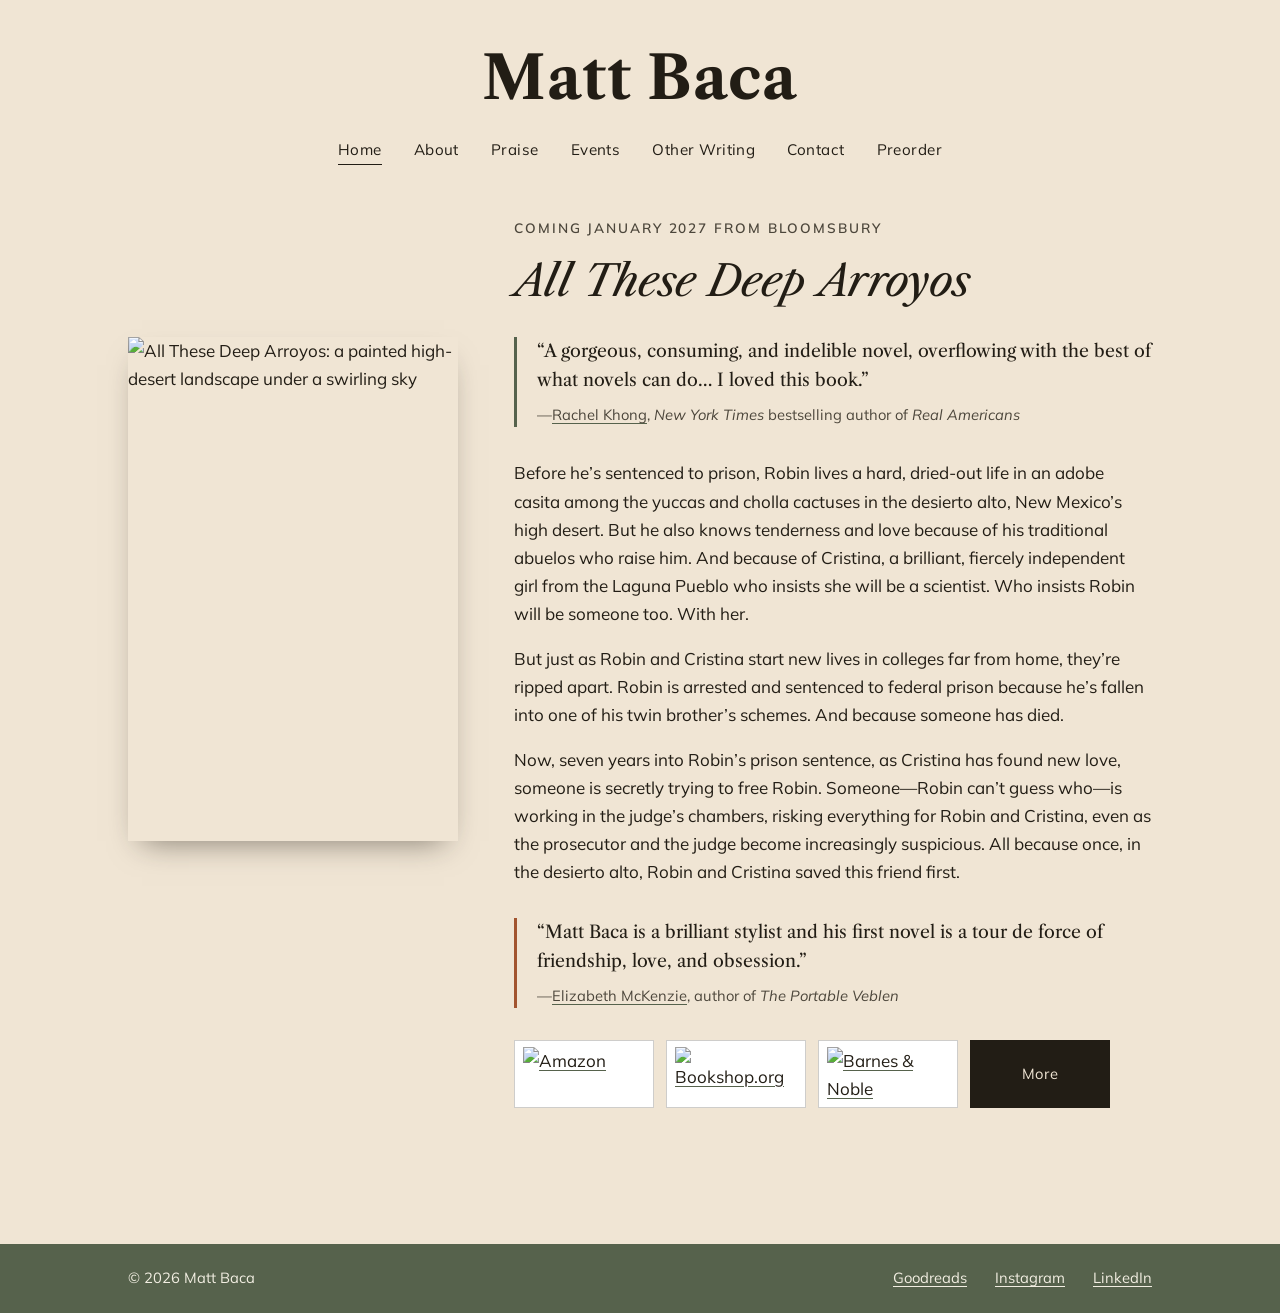
==== index.html @ 2cf7b5d7 "matthewr2131@gmail.com" ====
<!DOCTYPE html>
<html lang="en">
<head>
<meta charset="utf-8">
<meta name="viewport" content="width=device-width, initial-scale=1">
<title>Matt Baca | Author of All These Deep Arroyos</title>
<meta name="description" content="Matt Baca is the author of All These Deep Arroyos, a debut novel forthcoming from Bloomsbury in January 2027.">
<meta name="author" content="Matt Baca">
<meta name="theme-color" content="#f0e5d4">
<meta property="og:title" content="Matt Baca | Author of All These Deep Arroyos">
<meta property="og:description" content="A debut novel forthcoming from Bloomsbury in January 2027.">
<meta property="og:image" content="https://www.mattbaca.org/images/cover-promo.jpg">
<meta property="og:type" content="website">
<meta name="twitter:card" content="summary_large_image">
<link rel="icon" href="favicon.svg" type="image/svg+xml">
<link rel="preconnect" href="https://fonts.googleapis.com">
<link rel="preconnect" href="https://fonts.gstatic.com" crossorigin>
<link rel="stylesheet" href="https://fonts.googleapis.com/css2?family=Libre+Caslon+Text:ital,wght@0,400;0,700;1,400&family=Mulish:ital,wght@0,400;0,600;1,400&display=swap">
<link rel="stylesheet" href="styles.css">
</head>
<body>

<header class="site-header">
  <h1 class="masthead"><a href="index.html">Matt Baca</a></h1>
  <nav>
    <a href="index.html" aria-current="page">Home</a>
    <a href="about.html">About</a>
    <a href="praise.html">Praise</a>
    <a href="events.html">Events</a>
    <a href="writing.html">Other Writing</a>
    <a href="contact.html">Contact</a>
    <a href="preorder.html">Preorder</a>
  </nav>
</header>

<main>
  <section class="hero wrap">
    <div class="hero-head">
      <p class="eyebrow">Coming January 2027 from Bloomsbury</p>
      <h2 class="book-title">All These Deep Arroyos</h2>
    </div>
    <div class="hero-cover">
      <img src="images/cover.jpg" alt="All These Deep Arroyos: a painted high-desert landscape under a swirling sky" width="720" height="1100">
    </div>
    <div class="hero-text">
      <blockquote class="pull">
        <p>&ldquo;A gorgeous, consuming, and indelible novel, overflowing with the best of what novels can do&hellip; I loved this book.&rdquo;</p>
        <cite>&mdash;<a href="https://www.rachelkhong.com/" target="_blank" rel="noopener">Rachel Khong</a>, <i>New York Times</i> bestselling author of <i>Real Americans</i></cite>
      </blockquote>

      <p>Before he&rsquo;s sentenced to prison, Robin lives a hard, dried-out life in an adobe casita among the yuccas and cholla cactuses in the desierto alto, New Mexico&rsquo;s high desert. But he also knows tenderness and love because of his traditional abuelos who raise him. And because of Cristina, a brilliant, fiercely independent girl from the Laguna Pueblo who insists she will be a scientist. Who insists Robin will be someone too. With her.</p>

      <p>But just as Robin and Cristina start new lives in colleges far from home, they&rsquo;re ripped apart. Robin is arrested and sentenced to federal prison because he&rsquo;s fallen into one of his twin brother&rsquo;s schemes. And because someone has died.</p>

      <p>Now, seven years into Robin&rsquo;s prison sentence, as Cristina has found new love, someone is secretly trying to free Robin. Someone&mdash;Robin can&rsquo;t guess who&mdash;is working in the judge&rsquo;s chambers, risking everything for Robin and Cristina, even as the prosecutor and the judge become increasingly suspicious. All because once, in the desierto alto, Robin and Cristina saved this friend first.</p>

      <blockquote class="pull pull-clay">
        <p>&ldquo;Matt Baca is a brilliant stylist and his first novel is a tour de force of friendship, love, and obsession.&rdquo;</p>
        <cite>&mdash;<a href="https://www.penguinrandomhouse.com/authors/58162/elizabeth-mckenzie/" target="_blank" rel="noopener">Elizabeth McKenzie</a>, author of <i>The Portable Veblen</i></cite>
      </blockquote>

      <div class="buy-row">
        <a class="shop-card" href="https://www.amazon.com/All-These-Deep-Arroyos-Novel/dp/1639737758" target="_blank" rel="noopener"><img src="images/retailers/amazon.png" alt="Amazon" width="360" height="160"></a>
        <a class="shop-card" href="https://bookshop.org/a/89991/9781639737758" target="_blank" rel="noopener"><img src="images/retailers/bookshop.png" alt="Bookshop.org" width="360" height="160"></a>
        <a class="shop-card" href="https://www.barnesandnoble.com/w/all-these-deep-arroyos-matt-baca/1149898755?ean=9781639737758" target="_blank" rel="noopener"><img src="images/retailers/barnes-noble.png" alt="Barnes &amp; Noble" width="360" height="160"></a>
        <a class="btn" href="preorder.html">More</a>
      </div>
    </div>
  </section>
</main>

<footer class="site-footer">
  <div class="wrap footer-inner">
    <p>&copy; 2026 Matt Baca</p>
    <p class="footer-links">
      <a href="https://www.goodreads.com/book/show/251016384-all-these-deep-arroyos" target="_blank" rel="noopener">Goodreads</a>
      <a href="https://www.instagram.com/bacamat/" target="_blank" rel="noopener">Instagram</a>
      <a href="https://www.linkedin.com/in/matt-baca-10612925/" target="_blank" rel="noopener">LinkedIn</a>
    </p>
  </div>
</footer>

</body>
</html>
---- styles.css ----
/* mattbaca.org */

:root {
  --cream: #f0e5d4;
  --cream-soft: #f7efe1;
  --ink: #221d15;
  --ink-soft: #4c463b;
  --olive: #56624c;
  --olive-deep: #47523e;
  --clay: #a2542f;
  --plum: #84789c;
  --parchment: #f2eee2;
  --line: rgba(34, 29, 21, 0.22);
}

* {
  box-sizing: border-box;
}

html {
  -webkit-text-size-adjust: 100%;
}

body {
  margin: 0;
  min-height: 100vh;
  display: flex;
  flex-direction: column;
  background: var(--cream);
  color: var(--ink);
  font-family: "Mulish", "Avenir Next", Avenir, "Helvetica Neue", sans-serif;
  font-size: 1.0625rem;
  line-height: 1.65;
}

h1, h2, h3, .masthead {
  font-family: "Libre Caslon Text", Georgia, serif;
  font-weight: 700;
  line-height: 1.15;
  margin: 0 0 0.75em;
}

img {
  max-width: 100%;
  height: auto;
}

a {
  color: inherit;
  text-decoration-color: var(--olive);
  text-underline-offset: 3px;
}

a:hover {
  color: var(--olive-deep);
}

::selection {
  background: var(--olive);
  color: var(--cream);
}

.wrap {
  width: min(64rem, 100% - 3rem);
  margin-inline: auto;
}

main {
  flex: 1;
}

/* header */

.site-header {
  text-align: center;
  padding: 2.75rem 1.5rem 0;
}

.masthead {
  font-size: clamp(2.5rem, 6.5vw, 3.75rem);
  letter-spacing: 0.01em;
  margin: 0;
}

.masthead a {
  text-decoration: none;
}

.site-header nav {
  display: flex;
  flex-wrap: wrap;
  justify-content: center;
  column-gap: 2rem;
  row-gap: 0.35rem;
  margin: 1.5rem 0 0;
  font-size: 0.95rem;
  letter-spacing: 0.03em;
}

.site-header nav a {
  text-decoration: none;
  padding-bottom: 2px;
}

.site-header nav a:hover,
.site-header nav a[aria-current="page"] {
  border-bottom: 1px solid var(--ink);
}

/* page basics */

.page {
  padding: 3.25rem 0 4rem;
}

.page-title {
  font-size: clamp(1.9rem, 4.5vw, 2.6rem);
  font-weight: 400;
}

.measure {
  max-width: 44rem;
}

/* home */

.hero {
  display: grid;
  grid-template-columns: minmax(230px, 330px) 1fr;
  grid-template-areas:
    ".     head"
    "cover text";
  column-gap: 3.5rem;
  align-items: start;
  padding: 3.25rem 0 4rem;
}

.hero-head {
  grid-area: head;
  margin-bottom: 2rem;
}

.hero-cover {
  grid-area: cover;
}

.hero-text {
  grid-area: text;
}

.hero-text .pull:first-child {
  margin-top: 0;
}

.hero-cover img {
  display: block;
  box-shadow: 0 14px 30px -14px rgba(34, 29, 21, 0.55);
}

.eyebrow {
  font-size: 0.85rem;
  font-weight: 600;
  letter-spacing: 0.14em;
  text-transform: uppercase;
  color: var(--ink-soft);
  margin: 0 0 1rem;
}

.book-title {
  font-size: clamp(1.9rem, 4.5vw, 2.7rem);
  font-style: italic;
  font-weight: 400;
  margin-bottom: 0;
}

.pull {
  margin: 2rem 0;
  padding-left: 1.25rem;
  border-left: 3px solid var(--olive);
  font-family: "Libre Caslon Text", Georgia, serif;
  font-size: 1.1rem;
}

.pull-clay {
  border-left-color: var(--clay);
}

.pull p {
  margin: 0 0 0.5rem;
}

.pull cite,
.blurb cite {
  display: block;
  font-family: "Mulish", "Avenir Next", Avenir, "Helvetica Neue", sans-serif;
  font-style: normal;
  font-size: 0.92rem;
  color: var(--ink-soft);
}

.buy-row {
  display: flex;
  flex-wrap: wrap;
  align-items: stretch;
  gap: 0.75rem;
  margin: 2rem 0 0.5rem;
}

.shop-card {
  display: block;
  width: 8.75rem;
  background: #fff;
  border: 1px solid var(--line);
  padding: 0.35rem 0.5rem;
}

.shop-card img {
  display: block;
  width: 100%;
  height: 100%;
  object-fit: contain;
}

.shop-card:hover {
  border-color: var(--ink);
}

.buy-row .btn {
  display: flex;
  align-items: center;
  justify-content: center;
  width: 8.75rem;
}

.btn {
  display: inline-block;
  background: var(--ink);
  color: var(--cream);
  padding: 0.6rem 1.3rem;
  font-size: 0.92rem;
  letter-spacing: 0.04em;
  text-decoration: none;
}

.btn:hover {
  background: var(--olive-deep);
  color: var(--cream);
}


/* about */

.about-band {
  background: var(--olive);
  color: var(--parchment);
  padding: 3.75rem 0 4.25rem;
  margin-top: 3.25rem;
}

.about-grid {
  display: grid;
  grid-template-columns: 1.1fr 0.9fr;
  gap: 3.5rem;
  align-items: start;
}

.about-band h1 {
  color: var(--cream);
  font-weight: 400;
  font-size: clamp(2.3rem, 5vw, 3.3rem);
}

.about-band a {
  text-decoration-color: var(--parchment);
}

.about-band a:hover {
  color: var(--cream);
}

.about-photo {
  display: block;
  width: 100%;
}

/* praise */

.blurb {
  margin: 0 auto 3rem;
  max-width: 46rem;
  padding-left: 1.4rem;
  border-left: 3px solid var(--olive);
  font-family: "Libre Caslon Text", Georgia, serif;
  font-size: 1.1rem;
}

.blurb:nth-of-type(3n+2) {
  border-left-color: var(--clay);
}

.blurb:nth-of-type(3n) {
  border-left-color: var(--plum);
}

.blurb p {
  margin: 0 0 0.6rem;
}

/* events */

.event {
  display: grid;
  grid-template-columns: 15rem 1fr;
  gap: 2.5rem;
  margin: 2.5rem 0;
  padding: 0.5rem 0 0.5rem 1.4rem;
  border-left: 3px solid var(--olive);
}

.event:nth-of-type(3n+2) {
  border-left-color: var(--clay);
}

.event:nth-of-type(3n) {
  border-left-color: var(--plum);
}

.event-date {
  font-family: "Libre Caslon Text", Georgia, serif;
  font-size: 1.05rem;
  margin: 0 0 0.3rem;
}

.event-place {
  font-size: 0.95rem;
  color: var(--ink-soft);
  margin: 0;
}

.event-info h2 {
  font-family: "Mulish", "Avenir Next", Avenir, "Helvetica Neue", sans-serif;
  font-size: 1.1rem;
  font-weight: 600;
  margin: 0 0 0.3rem;
}

.event-info p {
  margin: 0;
  font-size: 0.95rem;
  color: var(--ink-soft);
}

/* other writing */

.writing-section {
  margin-top: 2.75rem;
}

.writing-section h2 {
  font-size: 1.35rem;
  font-weight: 400;
  border-bottom: 1px solid var(--line);
  padding-bottom: 0.4rem;
}

.pieces {
  list-style: none;
  margin: 0;
  padding: 0;
}

.pieces li {
  margin: 1.1rem 0;
}

.pieces .where {
  display: block;
  font-size: 0.9rem;
  color: var(--ink-soft);
}

/* preorder */

.retailers {
  list-style: none;
  margin: 2.25rem 0;
  padding: 0;
  display: grid;
  grid-template-columns: repeat(auto-fill, minmax(11rem, 1fr));
  gap: 0.9rem;
}

.retailers a {
  display: block;
  background: #fff;
  border: 1px solid var(--line);
  padding: 0.6rem 0.75rem 0.55rem;
  text-align: center;
  text-decoration: none;
}

.retailers img {
  display: block;
  width: 100%;
  height: auto;
}

.retailers span {
  display: block;
  margin-top: 0.4rem;
  font-size: 0.85rem;
  letter-spacing: 0.04em;
  color: var(--ink-soft);
}

.retailers a:hover {
  border-color: var(--ink);
}

.retailers a:hover span {
  color: var(--ink);
}

.preorder-grid {
  display: grid;
  grid-template-columns: minmax(180px, 240px) 1fr;
  gap: 3rem;
  align-items: start;
}

.preorder-grid img {
  display: block;
  box-shadow: 0 14px 30px -14px rgba(34, 29, 21, 0.55);
}

.isbn {
  font-size: 0.95rem;
  color: var(--ink-soft);
}

/* contact */

.form-frame {
  background: var(--cream-soft);
  border: 1px solid var(--line);
  padding: 0.75rem;
  margin: 2rem 0 1rem;
}

.form-frame iframe {
  display: block;
  width: 100%;
  height: 860px;
  border: 0;
}

.form-fallback {
  font-size: 0.92rem;
  color: var(--ink-soft);
}

.agents {
  margin-top: 2.75rem;
  border-top: 1px solid var(--line);
  padding-top: 1.75rem;
}

.agents p {
  margin: 0.35rem 0;
}

/* footer */

.site-footer {
  background: var(--olive);
  color: var(--parchment);
  margin-top: 4rem;
  font-size: 0.92rem;
}

.footer-inner {
  display: flex;
  flex-wrap: wrap;
  justify-content: space-between;
  gap: 0.5rem 2rem;
  padding: 1.4rem 0;
}

.footer-inner p {
  margin: 0;
}

.footer-links a {
  margin-left: 1.5rem;
  text-decoration-color: var(--parchment);
}

.footer-links a:first-child {
  margin-left: 0;
}

.footer-links a:hover {
  color: var(--cream);
}

/* smaller screens */

@media (max-width: 860px) {
  .hero,
  .about-grid,
  .preorder-grid {
    grid-template-columns: 1fr;
    gap: 2.25rem;
  }

  .hero {
    grid-template-areas:
      "head"
      "cover"
      "text";
  }

  .hero-head {
    margin-bottom: 0;
  }

  .hero-cover img,
  .preorder-grid img {
    max-width: 250px;
    margin-inline: auto;
  }

  .about-photo {
    max-width: 26rem;
  }

  .event {
    grid-template-columns: 1fr;
    gap: 0.6rem;
    padding: 1.5rem 0;
  }
}

@media (max-width: 560px) {
  body {
    font-size: 1rem;
  }

  .site-header {
    padding-top: 2rem;
  }

  .site-header nav {
    column-gap: 1.1rem;
    font-size: 0.9rem;
  }

  .wrap {
    width: calc(100% - 2.5rem);
  }

  .shop-card {
    flex: 1 1 40%;
    width: auto;
  }

  .buy-row .btn {
    flex: 1 1 40%;
    width: auto;
    text-align: center;
  }
}
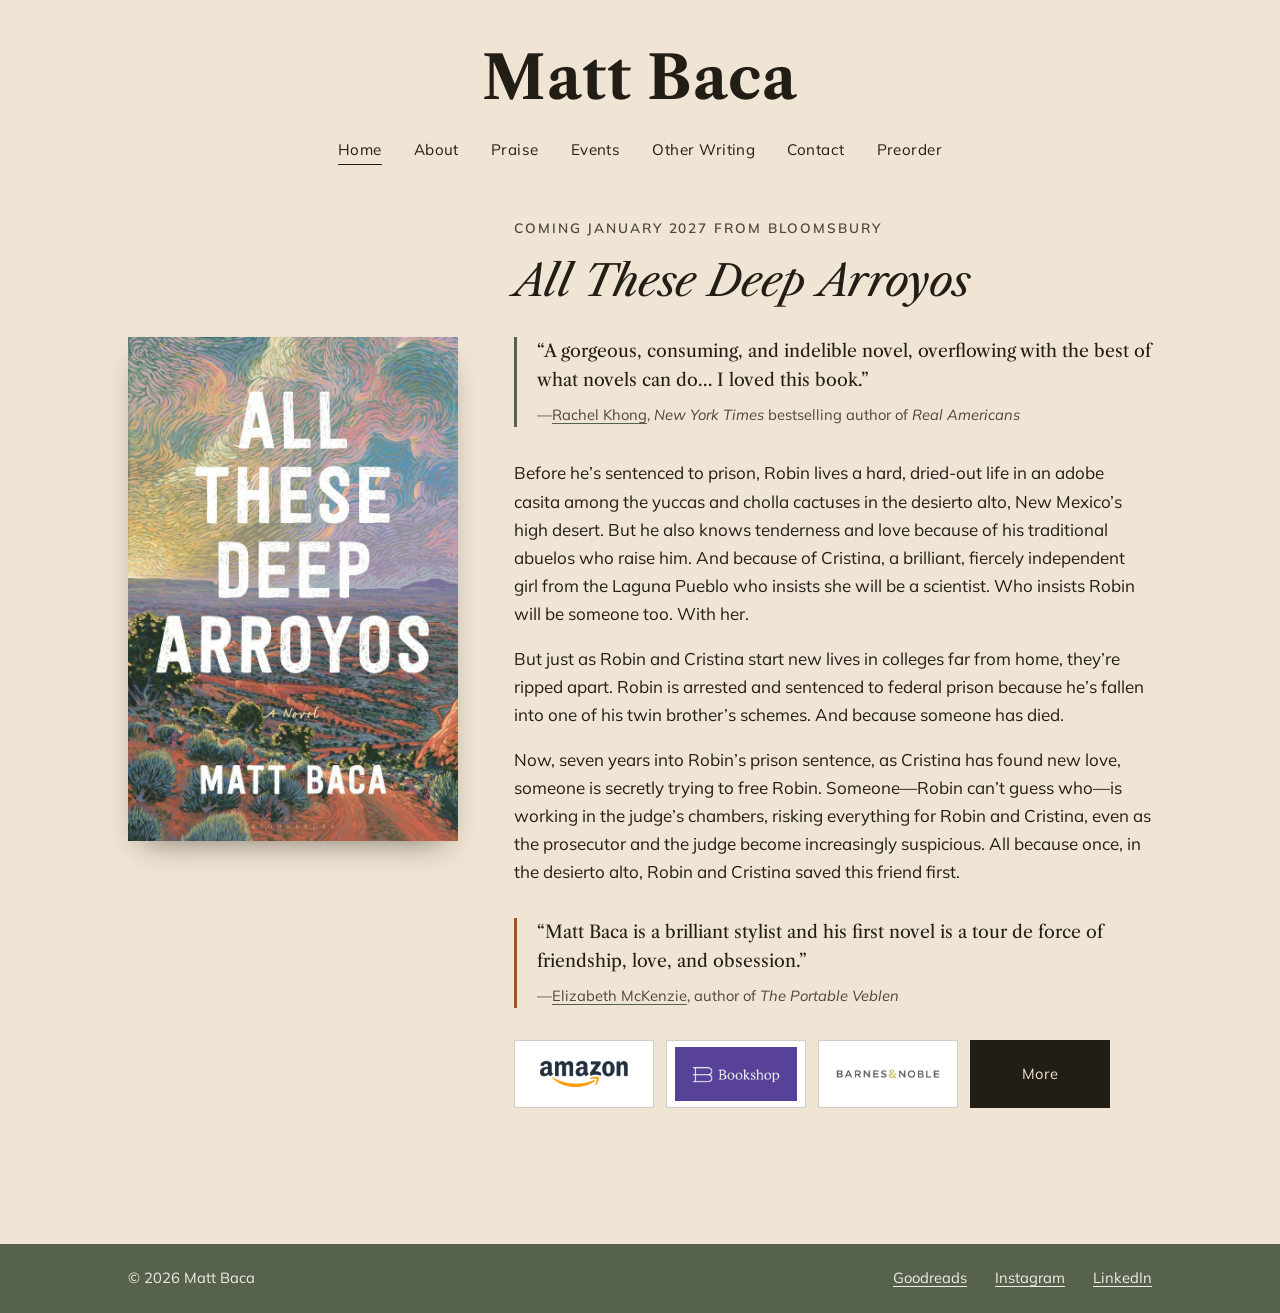
==== commit 8f8dec38: "Update index.html Added Google Analytics." ====
--- a/index.html
+++ b/index.html
@@ -18,6 +18,15 @@
 <link rel="stylesheet" href="https://fonts.googleapis.com/css2?family=Libre+Caslon+Text:ital,wght@0,400;0,700;1,400&family=Mulish:ital,wght@0,400;0,600;1,400&display=swap">
 <link rel="stylesheet" href="styles.css">
 </head>
+  <!-- Google tag (gtag.js) -->
+<script async src="https://www.googletagmanager.com/gtag/js?id=G-GTLR5JDKD1"></script>
+<script>
+  window.dataLayer = window.dataLayer || [];
+  function gtag(){dataLayer.push(arguments);}
+  gtag('js', new Date());
+
+  gtag('config', 'G-GTLR5JDKD1');
+</script>
 <body>
 
 <header class="site-header">
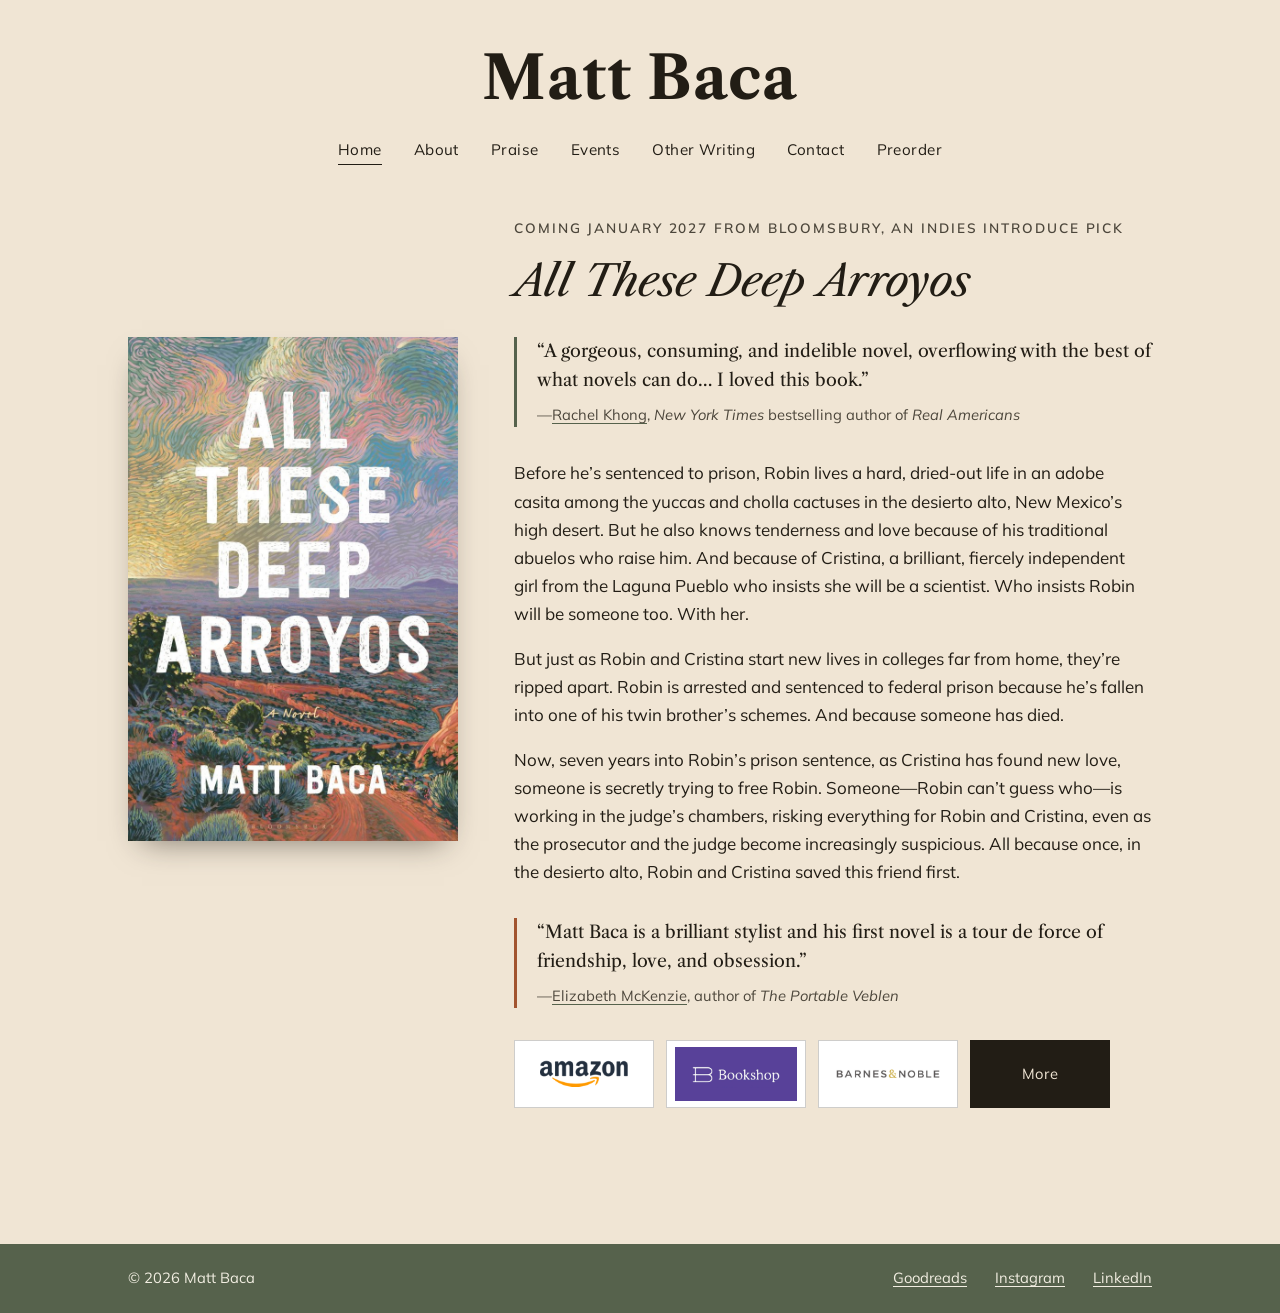
==== commit bcb13a83: "Update index.html Added Indies Introduce to home page" ====
--- a/index.html
+++ b/index.html
@@ -4,7 +4,7 @@
 <meta charset="utf-8">
 <meta name="viewport" content="width=device-width, initial-scale=1">
 <title>Matt Baca | Author of All These Deep Arroyos</title>
-<meta name="description" content="Matt Baca is the author of All These Deep Arroyos, a debut novel forthcoming from Bloomsbury in January 2027.">
+<meta name="description" content="Matt Baca is the author of All These Deep Arroyos, his debut novel forthcoming from Bloomsbury in January 2027.">
 <meta name="author" content="Matt Baca">
 <meta name="theme-color" content="#f0e5d4">
 <meta property="og:title" content="Matt Baca | Author of All These Deep Arroyos">
@@ -45,7 +45,7 @@
 <main>
   <section class="hero wrap">
     <div class="hero-head">
-      <p class="eyebrow">Coming January 2027 from Bloomsbury</p>
+      <p class="eyebrow">Coming January 2027 from Bloomsbury, an Indies Introduce pick</p>
       <h2 class="book-title">All These Deep Arroyos</h2>
     </div>
     <div class="hero-cover">
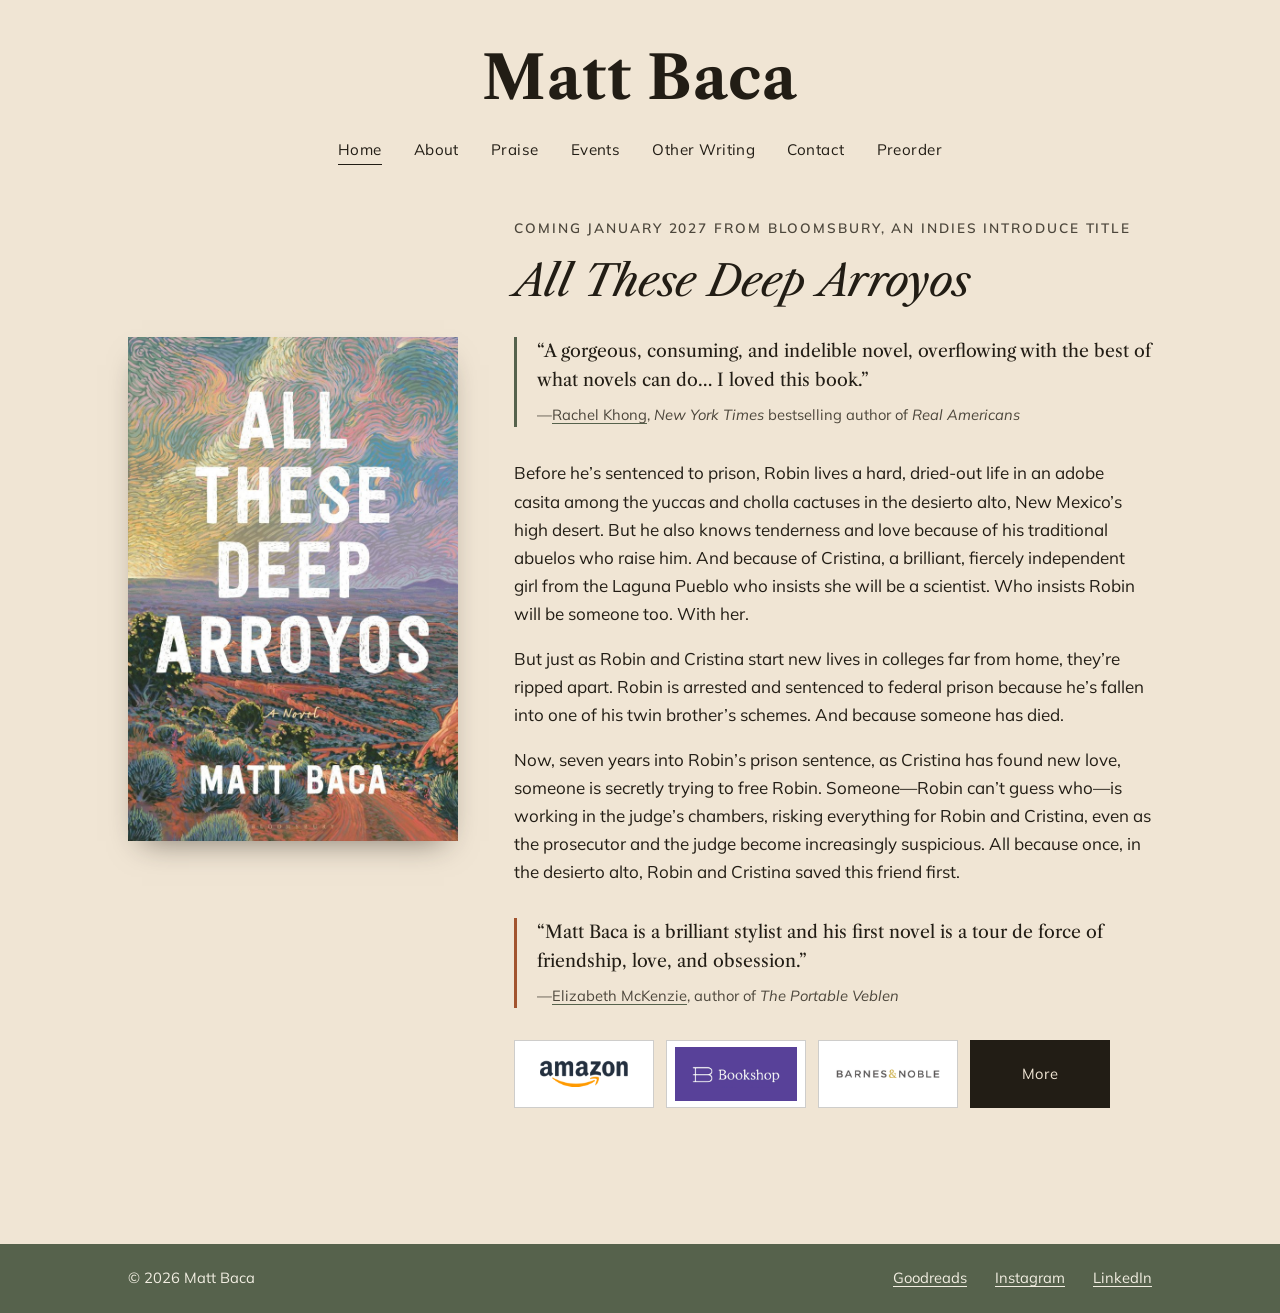
==== commit 1bcdba66: "Update index.html Changed Indies Introduce to "title" instead of "pick"" ====
--- a/index.html
+++ b/index.html
@@ -45,7 +45,7 @@
 <main>
   <section class="hero wrap">
     <div class="hero-head">
-      <p class="eyebrow">Coming January 2027 from Bloomsbury, an Indies Introduce pick</p>
+      <p class="eyebrow">Coming January 2027 from Bloomsbury, an Indies Introduce title</p>
       <h2 class="book-title">All These Deep Arroyos</h2>
     </div>
     <div class="hero-cover">
